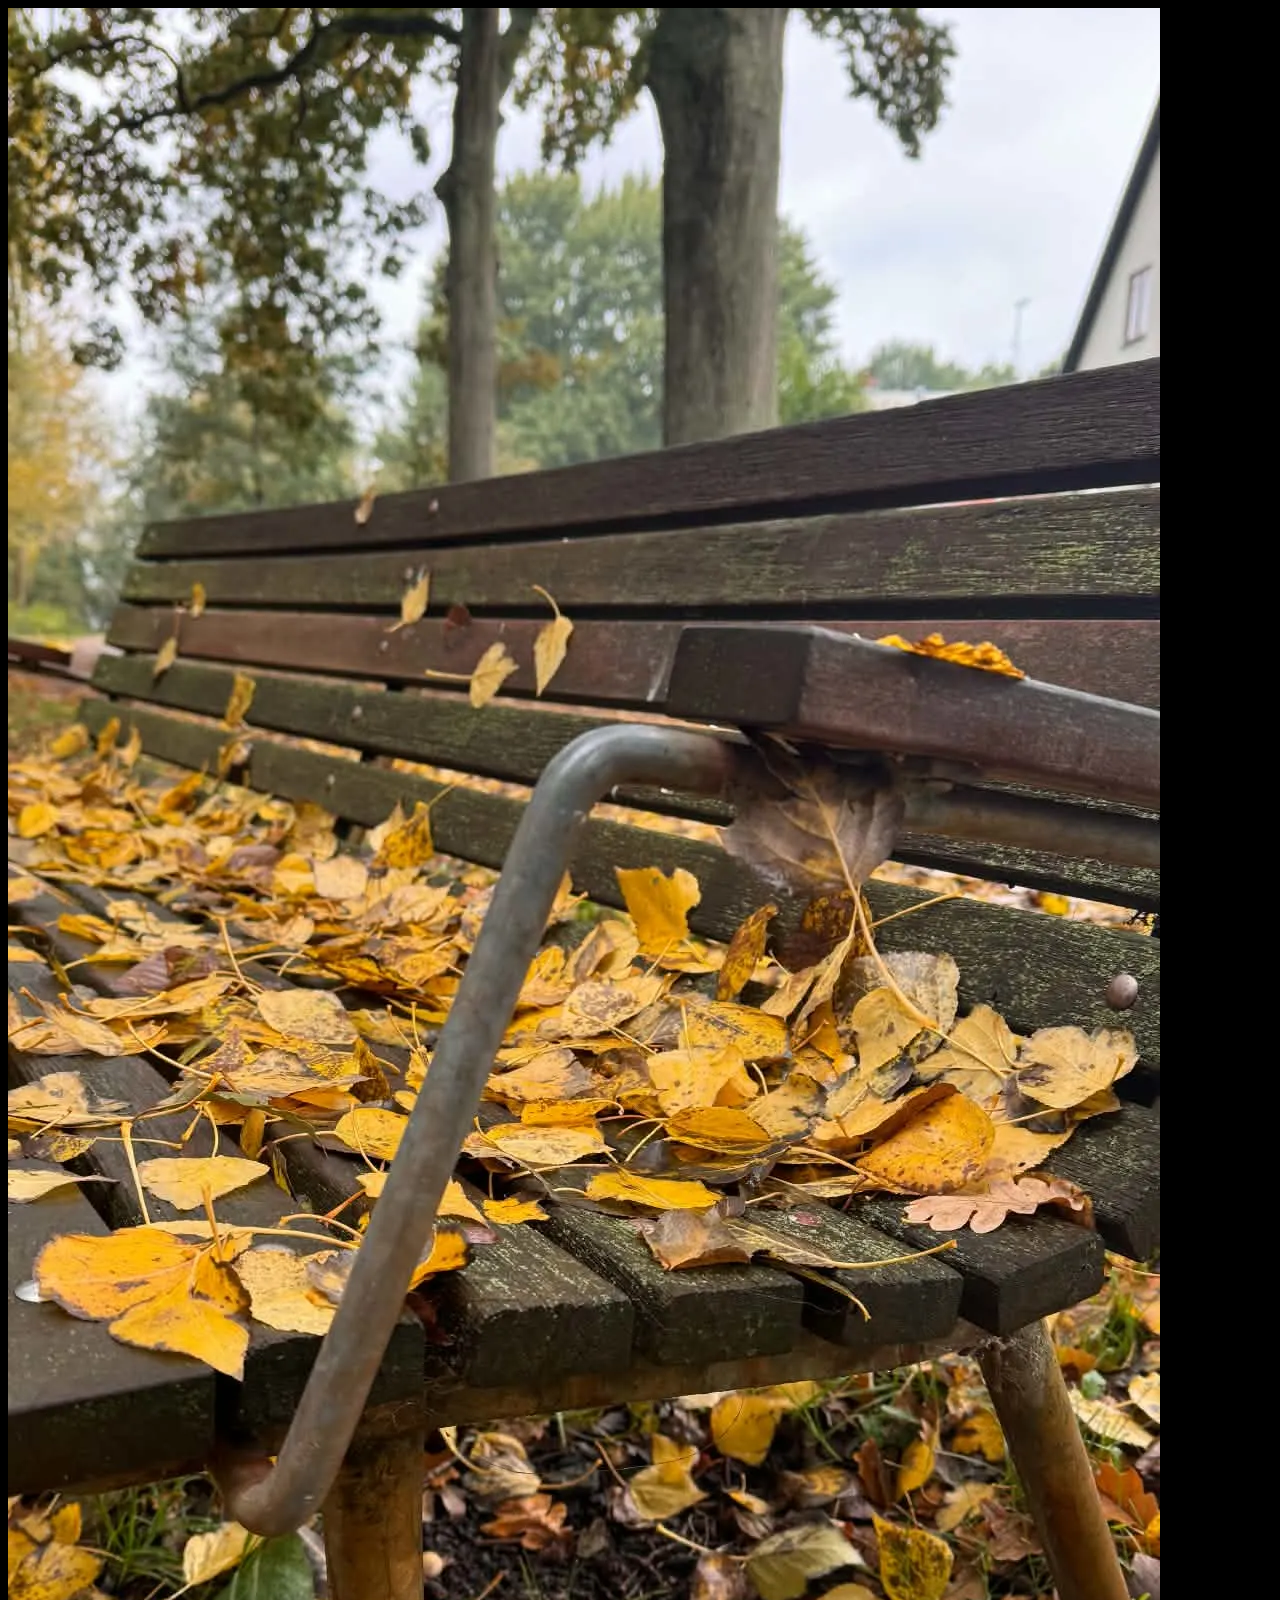
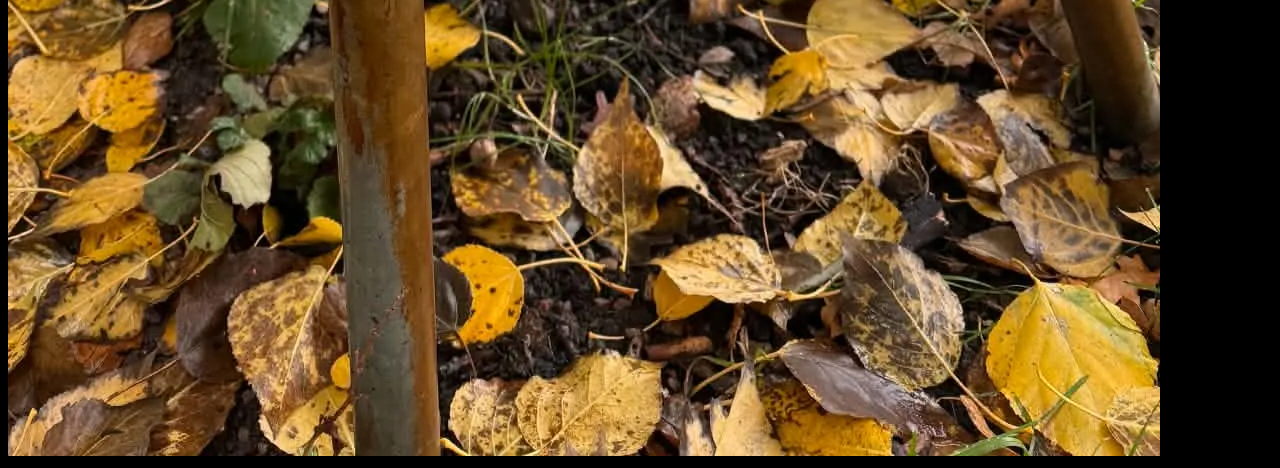
==== gallery/benched.html @ c926a4b7 "gallerisider" ====
<!doctype html>
<html lang="en">
  <head>
    <meta charset="UTF-8" />
    <meta name="viewport" content="width=device-width, initial-scale=1.0" />
    <title>pumkeeens</title>
    <link rel="stylesheet" href="../css/general.css" />
  </head>
  <body>
    <img src="../imgs/galleriopgave/benched.webp" alt="" />
  </body>
</html>
---- css/general.css ----
* {
  box-sizing: border-box;
}

body {
  background-color: black;
  justify-self: center;
}

h2 {
  color: white;
  text-align: center;
  text-shadow:
    0 0 5px #fff,
    0 0 10px #fff,
    0 0 20px #99d0fd,
    0 0 40px #79a5f8;
}

h3 {
  color: white;
  text-align: center;
}

p {
  color: #fff;
  text-align: center;
  margin-bottom: 50px;
}

.banner {
  width: 100%;
  height: 350px;
  overflow: hidden;
}

.banner img {
  width: 100%;
  height: 100%;
  object-fit: cover;
  display: block;
}

.banner h1 {
  position: absolute;
  top: 12%;
  left: 50%;
  transform: translate(-50%, -50%);
  color: white;
  text-align: center;
  text-shadow:
    0 0 5px #fff,
    0 0 10px #fff,
    0 0 20px #99d0fd,
    0 0 40px #79a5f8;
}

footer {
  background-image: url(../imgs/star.jpg);
  background-size: cover;
  background-position: center;
  background-repeat: no-repeat;

  height: 60px;
  padding: 20px 20px;
  text-align: center;
  color: white;
}

footer p {
  margin: 8px 0;
}
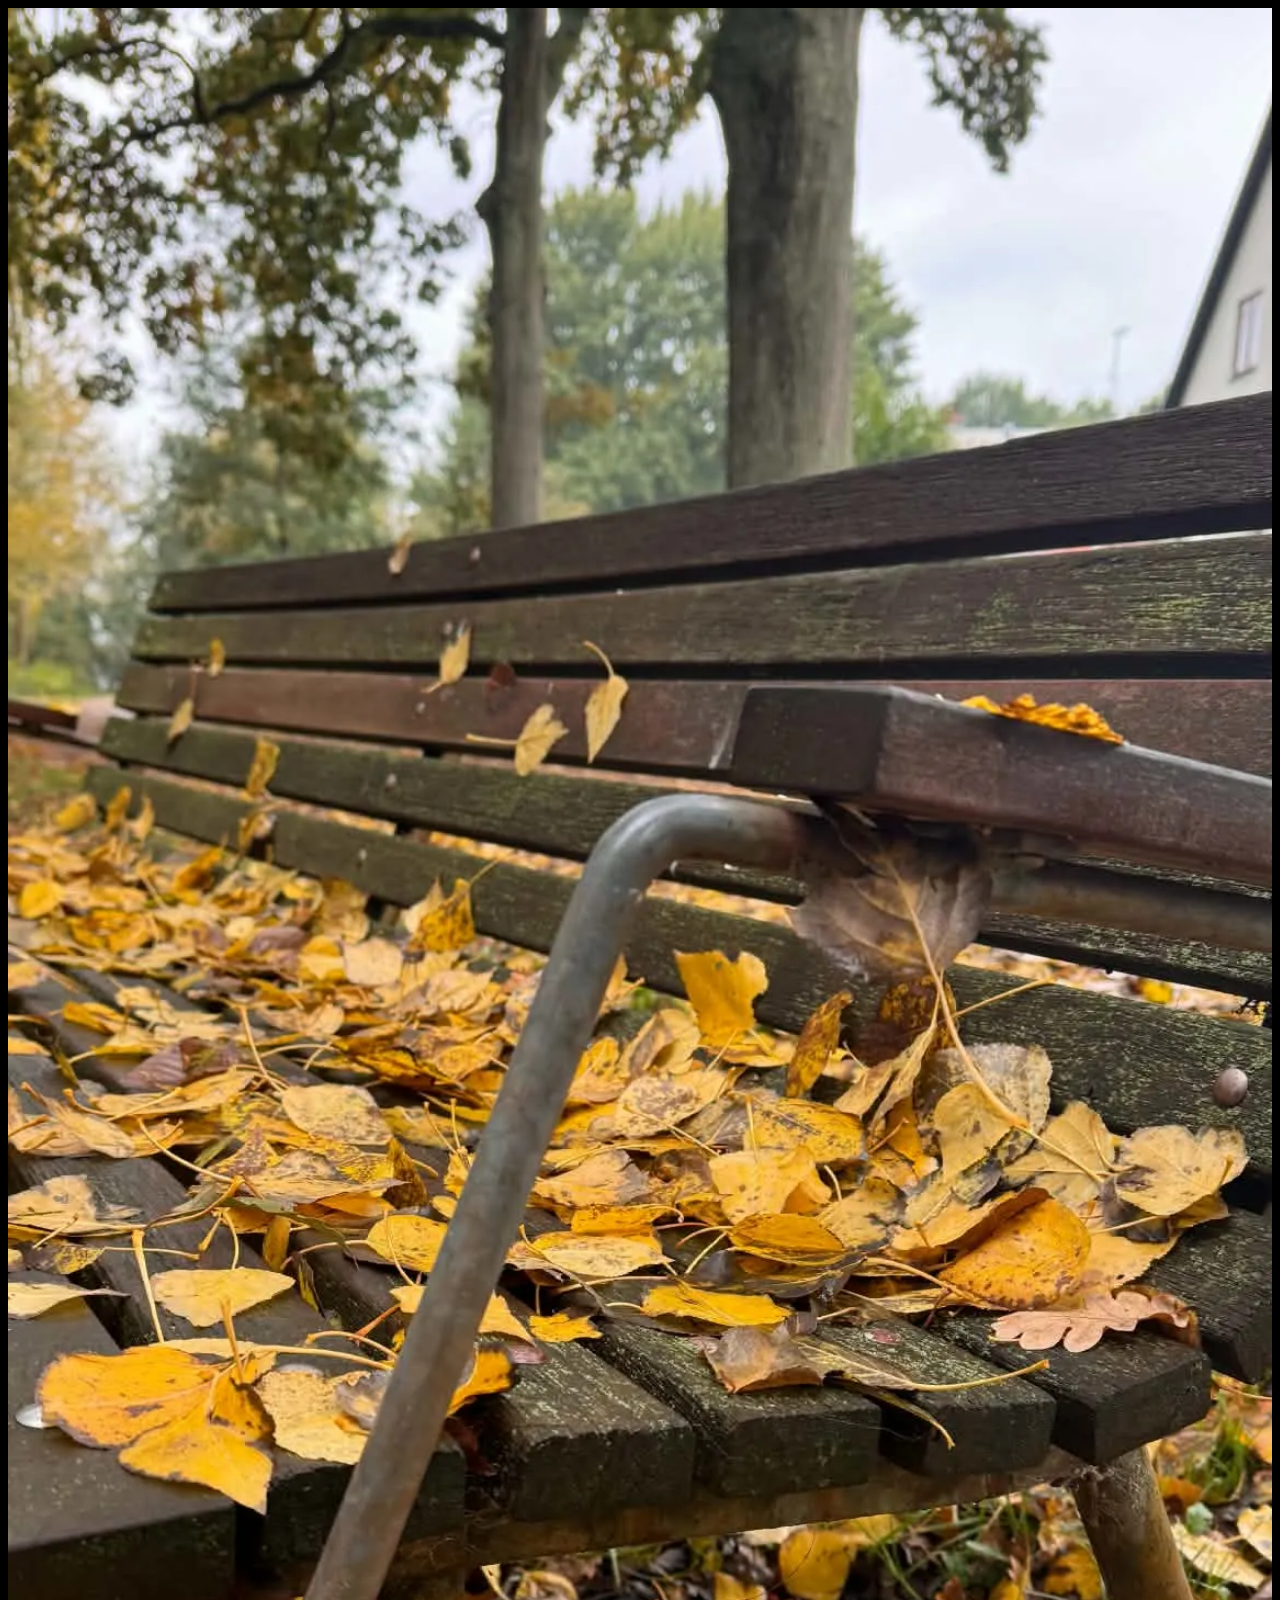
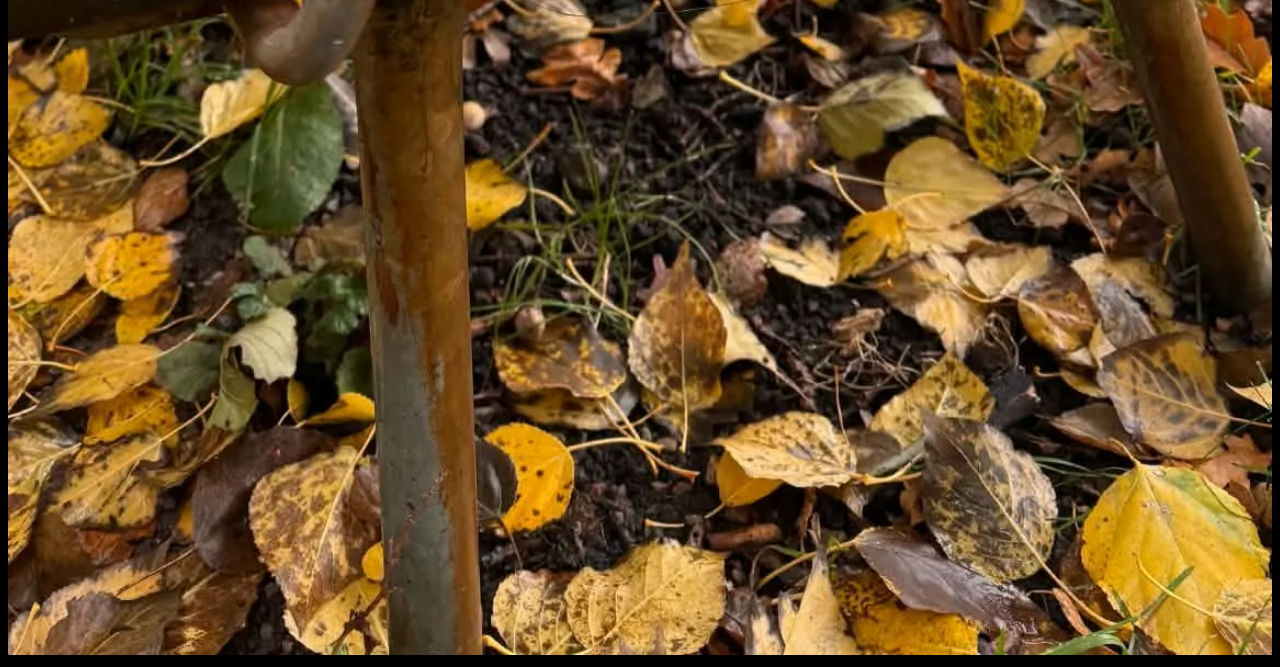
==== commit 49a9f9fb: "resize af store billeder i ny fane" ====
--- a/gallery/benched.html
+++ b/gallery/benched.html
@@ -5,6 +5,7 @@
     <meta name="viewport" content="width=device-width, initial-scale=1.0" />
     <title>pumkeeens</title>
     <link rel="stylesheet" href="../css/general.css" />
+    <link rel="stylesheet" href="../css/bigimage.css" />
   </head>
   <body>
     <img src="../imgs/galleriopgave/benched.webp" alt="" />
--- a/css/bigimage.css
+++ b/css/bigimage.css
@@ -0,0 +1,4 @@
+img {
+  width: 100%;
+  height: auto;
+}
